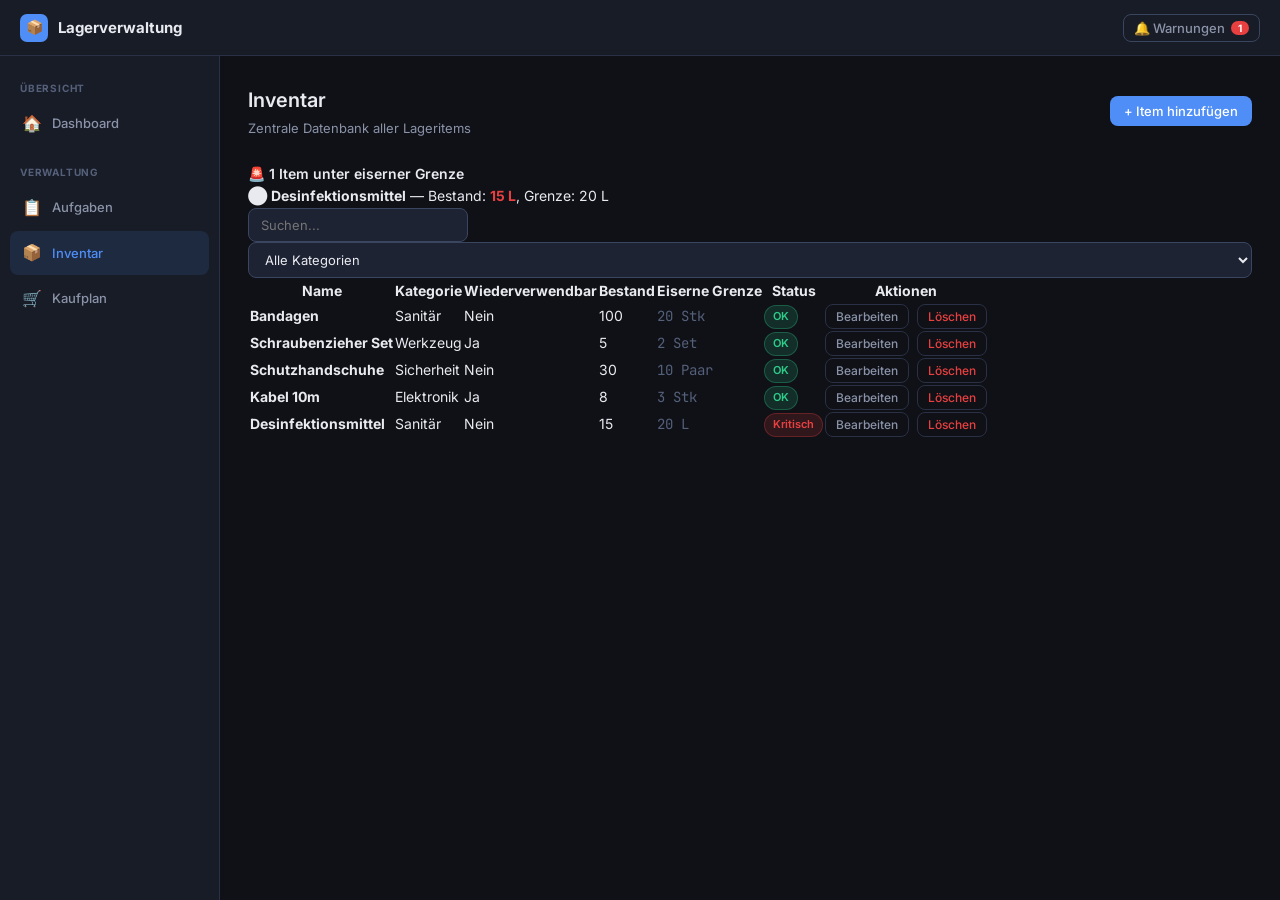
==== Frontend/pages/inventory.html @ e9a10807 "Overwriten the html files" ====
<!DOCTYPE html>
<html lang="de">
<head>
  <meta charset="UTF-8">
  <meta name="viewport" content="width=device-width, initial-scale=1.0">
  <title>Inventar — Lagerverwaltung</title>
  <link rel="preconnect" href="https://fonts.googleapis.com">
  <link href="https://fonts.googleapis.com/css2?family=Inter:wght@400;500;600;700&family=JetBrains+Mono:wght@400;600&display=swap" rel="stylesheet">
  <link rel="stylesheet" href="../css/base.css">
  <link rel="stylesheet" href="../css/layout.css">
  <link rel="stylesheet" href="../css/components.css">
</head>
<body>
<div class="app-layout">

  <header class="topbar">
    <div class="topbar-brand">
      <div class="logo-icon">📦</div>
      Lagerverwaltung
    </div>
    <div class="topbar-right">
      <button class="notif-btn" onclick="location.href='inventory.html'">
        🔔 Warnungen
        <span class="notif-count hidden" id="notif-count">0</span>
      </button>
    </div>
  </header>

  <nav class="sidebar">
    <div class="sidebar-section-label">Übersicht</div>
    <a class="nav-item" href="dashboard.html"><span class="nav-icon">🏠</span> Dashboard</a>
    <div class="sidebar-section-label">Verwaltung</div>
    <a class="nav-item" href="tasks.html"><span class="nav-icon">📋</span> Aufgaben</a>
    <a class="nav-item active" href="inventory.html"><span class="nav-icon">📦</span> Inventar</a>
    <a class="nav-item" href="timeline.html"><span class="nav-icon">🛒</span> Kaufplan</a>
  </nav>

  <main class="main-content">
    <div class="page-header">
      <div class="page-header-left">
        <h1>Inventar</h1>
        <p>Zentrale Datenbank aller Lageritems</p>
      </div>
      <button class="btn-primary" id="btn-add-item">+ Item hinzufügen</button>
    </div>

    <div id="alert-banner"></div>

    <div class="filter-bar">
      <input type="search" id="filter-search" placeholder="Suchen..." style="max-width:220px">
      <select id="filter-category">
        <option value="">Alle Kategorien</option>
      </select>
    </div>

    <div class="table-wrap">
      <table>
        <thead>
          <tr>
            <th>Name</th>
            <th>Kategorie</th>
            <th>Wiederverwendbar</th>
            <th>Bestand</th>
            <th>Eiserne Grenze</th>
            <th>Status</th>
            <th>Aktionen</th>
          </tr>
        </thead>
        <tbody id="inv-tbody">
          <tr><td colspan="7" style="text-align:center;color:var(--text3);padding:40px">Wird geladen...</td></tr>
        </tbody>
      </table>
    </div>
  </main>
</div>

<div id="toast-container"></div>

<script src="../js/store/store.js"></script>
<script src="../js/utils/dom.js"></script>
<script src="../js/features/inventory.js"></script>
</body>
</html>
---- Frontend/css/base.css ----
:root {
  --bg: #0f1117;
  --bg2: #181c27;
  --bg3: #1e2333;
  --border: #2a3045;
  --border2: #3a4560;
  --text: #e8eaf0;
  --text2: #8b93a8;
  --text3: #55607a;
  --accent: #4f8ef7;
  --accent2: #3a7aed;
  --success: #2ecc8a;
  --warning: #f5a623;
  --danger: #e84040;
  --danger-bg: #2a1a1a;
  --danger-border: #5a2a2a;
  --radius: 8px;
  --radius-lg: 12px;
  --shadow: 0 2px 8px rgba(0,0,0,0.4);
}

*, *::before, *::after { box-sizing: border-box; margin: 0; padding: 0; }

body {
  font-family: 'Inter', system-ui, sans-serif;
  background: var(--bg);
  color: var(--text);
  font-size: 14px;
  line-height: 1.6;
  min-height: 100vh;
}

a { color: var(--accent); text-decoration: none; }
a:hover { text-decoration: underline; }

h1 { font-size: 22px; font-weight: 600; }
h2 { font-size: 17px; font-weight: 600; }
h3 { font-size: 14px; font-weight: 600; }

button {
  font-family: inherit;
  font-size: 13px;
  cursor: pointer;
  border: none;
  border-radius: var(--radius);
  padding: 7px 14px;
  font-weight: 500;
  transition: opacity 0.15s, background 0.15s;
}
button:hover { opacity: 0.88; }
button:active { opacity: 0.75; }

.btn-primary { background: var(--accent); color: #fff; }
.btn-secondary { background: var(--bg3); color: var(--text); border: 1px solid var(--border2); }
.btn-danger { background: var(--danger); color: #fff; }
.btn-ghost { background: transparent; color: var(--text2); border: 1px solid var(--border); }
.btn-sm { padding: 4px 10px; font-size: 12px; }

input, select, textarea {
  font-family: inherit;
  font-size: 13px;
  background: var(--bg3);
  color: var(--text);
  border: 1px solid var(--border2);
  border-radius: var(--radius);
  padding: 8px 12px;
  outline: none;
  transition: border-color 0.15s;
  width: 100%;
}
input:focus, select:focus, textarea:focus { border-color: var(--accent); }
textarea { resize: vertical; min-height: 80px; }
select option { background: var(--bg3); }

label { font-size: 12px; color: var(--text2); font-weight: 500; margin-bottom: 4px; display: block; }

.form-group { display: flex; flex-direction: column; gap: 4px; margin-bottom: 14px; }

.badge {
  display: inline-flex;
  align-items: center;
  gap: 4px;
  padding: 2px 8px;
  border-radius: 20px;
  font-size: 11px;
  font-weight: 600;
}
.badge-ok { background: rgba(46,204,138,0.15); color: var(--success); border: 1px solid rgba(46,204,138,0.3); }
.badge-warn { background: rgba(245,166,35,0.15); color: var(--warning); border: 1px solid rgba(245,166,35,0.3); }
.badge-danger { background: rgba(232,64,64,0.15); color: var(--danger); border: 1px solid rgba(232,64,64,0.3); }
.badge-info { background: rgba(79,142,247,0.15); color: var(--accent); border: 1px solid rgba(79,142,247,0.3); }
.badge-gray { background: var(--bg3); color: var(--text2); border: 1px solid var(--border); }

.card {
  background: var(--bg2);
  border: 1px solid var(--border);
  border-radius: var(--radius-lg);
  padding: 20px;
}

.empty-state {
  text-align: center;
  padding: 48px 20px;
  color: var(--text3);
}
.empty-state p { margin-top: 8px; font-size: 13px; }

.divider { border: none; border-top: 1px solid var(--border); margin: 16px 0; }

.flex { display: flex; }
.flex-col { flex-direction: column; }
.items-center { align-items: center; }
.justify-between { justify-content: space-between; }
.gap-2 { gap: 8px; }
.gap-3 { gap: 12px; }
.gap-4 { gap: 16px; }
.mt-1 { margin-top: 4px; }
.mt-2 { margin-top: 8px; }
.mt-3 { margin-top: 12px; }
.text-sm { font-size: 12px; }
.text-muted { color: var(--text2); }
.text-danger { color: var(--danger); }
.text-success { color: var(--success); }
.text-warning { color: var(--warning); }
.font-mono { font-family: 'JetBrains Mono', monospace; }

/* Toast notifications */
#toast-container {
  position: fixed;
  bottom: 24px;
  right: 24px;
  display: flex;
  flex-direction: column;
  gap: 8px;
  z-index: 9999;
}
.toast {
  background: var(--bg2);
  border: 1px solid var(--border2);
  border-radius: var(--radius);
  padding: 12px 16px;
  min-width: 280px;
  max-width: 380px;
  display: flex;
  align-items: flex-start;
  gap: 10px;
  box-shadow: var(--shadow);
  animation: slideIn 0.2s ease;
}
.toast.danger { border-color: var(--danger); background: var(--danger-bg); }
.toast.success { border-color: var(--success); }
.toast-icon { font-size: 16px; }
.toast-body { flex: 1; }
.toast-title { font-weight: 600; font-size: 13px; }
.toast-msg { font-size: 12px; color: var(--text2); margin-top: 2px; }
@keyframes slideIn { from { transform: translateX(20px); opacity: 0; } to { transform: translateX(0); opacity: 1; } }

/* Modal */
.modal-backdrop {
  position: fixed; inset: 0;
  background: rgba(0,0,0,0.6);
  display: flex; align-items: center; justify-content: center;
  z-index: 1000;
  padding: 16px;
}
.modal {
  background: var(--bg2);
  border: 1px solid var(--border2);
  border-radius: var(--radius-lg);
  padding: 24px;
  width: 100%;
  max-width: 480px;
  max-height: 90vh;
  overflow-y: auto;
}
.modal-header { display: flex; justify-content: space-between; align-items: center; margin-bottom: 20px; }
.modal-close { background: none; border: none; color: var(--text2); font-size: 20px; cursor: pointer; padding: 2px 6px; border-radius: 4px; }
.modal-close:hover { background: var(--bg3); }
.modal-footer { display: flex; gap: 8px; justify-content: flex-end; margin-top: 20px; }

/* Priority colors */
.priority-hoch { color: var(--danger); }
.priority-mittel { color: var(--warning); }
.priority-niedrig { color: var(--success); }
---- Frontend/css/layout.css ----
.app-layout {
  display: grid;
  grid-template-columns: 220px 1fr;
  grid-template-rows: 56px 1fr;
  min-height: 100vh;
}

/* Topbar */
.topbar {
  grid-column: 1 / -1;
  background: var(--bg2);
  border-bottom: 1px solid var(--border);
  display: flex;
  align-items: center;
  justify-content: space-between;
  padding: 0 20px;
  position: sticky;
  top: 0;
  z-index: 100;
}
.topbar-brand {
  display: flex;
  align-items: center;
  gap: 10px;
  font-weight: 700;
  font-size: 15px;
  color: var(--text);
}
.topbar-brand .logo-icon {
  width: 28px; height: 28px;
  background: var(--accent);
  border-radius: 7px;
  display: flex; align-items: center; justify-content: center;
  font-size: 14px;
}
.topbar-right {
  display: flex;
  align-items: center;
  gap: 12px;
}
.notif-btn {
  background: none;
  border: 1px solid var(--border2);
  color: var(--text2);
  border-radius: var(--radius);
  padding: 5px 10px;
  display: flex;
  align-items: center;
  gap: 6px;
  font-size: 13px;
  position: relative;
}
.notif-count {
  background: var(--danger);
  color: #fff;
  font-size: 10px;
  font-weight: 700;
  border-radius: 10px;
  padding: 1px 5px;
  min-width: 18px;
  text-align: center;
}
.notif-count.hidden { display: none; }

/* Sidebar */
.sidebar {
  background: var(--bg2);
  border-right: 1px solid var(--border);
  padding: 16px 10px;
  display: flex;
  flex-direction: column;
  gap: 2px;
  overflow-y: auto;
}
.sidebar-section-label {
  font-size: 10px;
  font-weight: 700;
  letter-spacing: 0.08em;
  color: var(--text3);
  text-transform: uppercase;
  padding: 8px 10px 4px;
  margin-top: 8px;
}
.sidebar-section-label:first-child { margin-top: 0; }

.nav-item {
  display: flex;
  align-items: center;
  gap: 10px;
  padding: 9px 12px;
  border-radius: var(--radius);
  color: var(--text2);
  font-size: 13px;
  font-weight: 500;
  cursor: pointer;
  transition: background 0.12s, color 0.12s;
  text-decoration: none;
}
.nav-item:hover { background: var(--bg3); color: var(--text); text-decoration: none; }
.nav-item.active { background: rgba(79,142,247,0.12); color: var(--accent); }
.nav-item .nav-icon { font-size: 16px; width: 20px; text-align: center; }
.nav-item .nav-badge { margin-left: auto; }

/* Main content */
.main-content {
  padding: 28px;
  overflow-y: auto;
}

/* Page header */
.page-header {
  display: flex;
  align-items: center;
  justify-content: space-between;
  margin-bottom: 24px;
}
.page-header-left h1 { font-size: 20px; }
.page-header-left p { font-size: 13px; color: var(--text2); margin-top: 2px; }

/* Stats row */
.stats-row {
  display: grid;
  grid-template-columns: repeat(auto-fit, minmax(160px, 1fr));
  gap: 14px;
  margin-bottom: 24px;
}
.stat-card {
  background: var(--bg2);
  border: 1px solid var(--border);
  border-radius: var(--radius-lg);
  padding: 16px 20px;
}
.stat-label { font-size: 11px; font-weight: 600; color: var(--text3); text-transform: uppercase; letter-spacing: 0.06em; }
.stat-value { font-size: 28px; font-weight: 700; margin-top: 4px; line-height: 1; }
.stat-sub { font-size: 11px; color: var(--text2); margin-top: 4px; }

/* Responsive */
@media (max-width: 768px) {
  .app-layout { grid-template-columns: 1fr; grid-template-rows: 56px auto 1fr; }
  .sidebar { display: none; }
  .main-content { padding: 16px; }
}
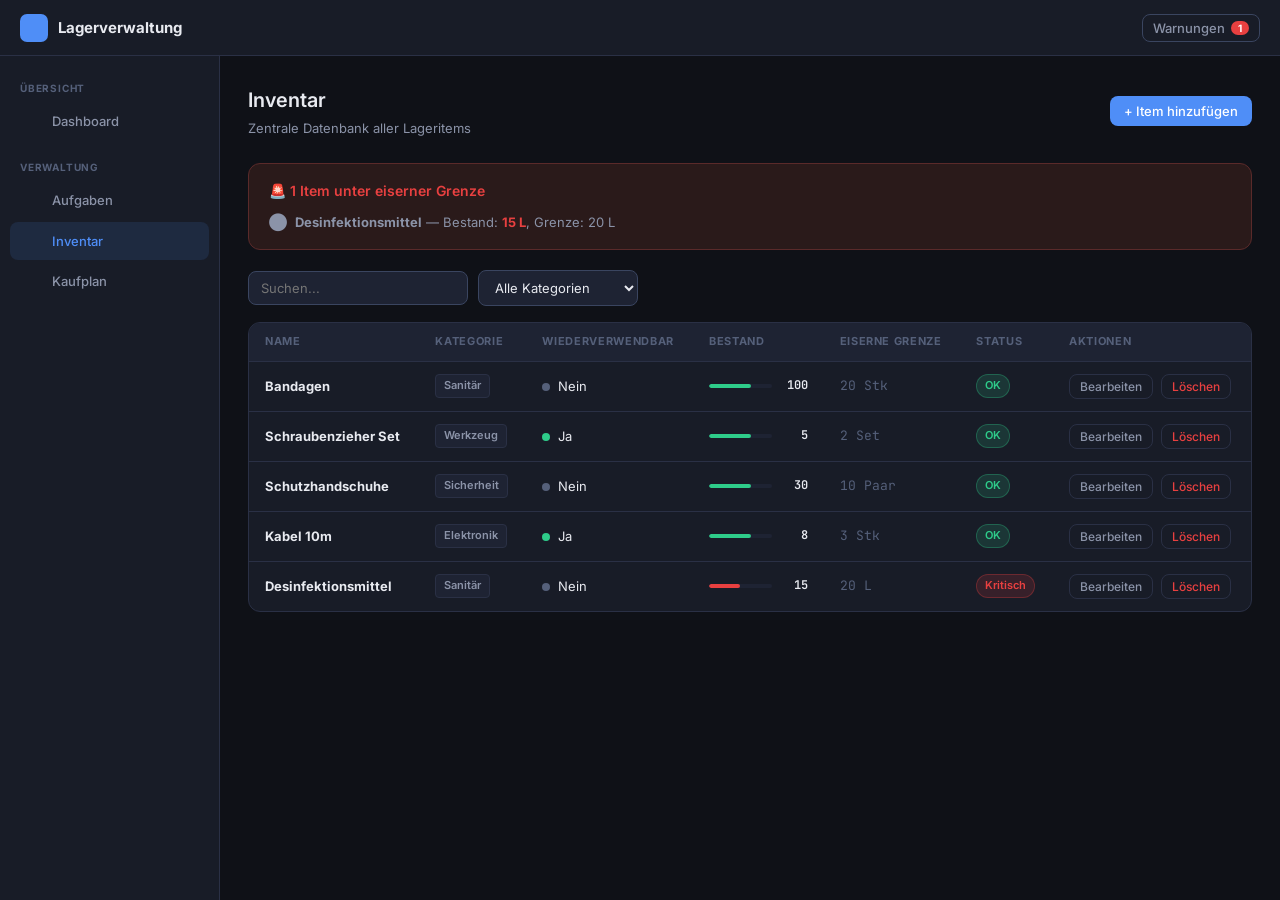
==== commit e3710c41: "Edited the design" ====
--- a/Frontend/pages/inventory.html
+++ b/Frontend/pages/inventory.html
@@ -15,12 +15,12 @@
 
   <header class="topbar">
     <div class="topbar-brand">
-      <div class="logo-icon">📦</div>
+      <div class="logo-icon"></div>
       Lagerverwaltung
     </div>
     <div class="topbar-right">
       <button class="notif-btn" onclick="location.href='inventory.html'">
-        🔔 Warnungen
+        Warnungen
         <span class="notif-count hidden" id="notif-count">0</span>
       </button>
     </div>
@@ -28,11 +28,11 @@
 
   <nav class="sidebar">
     <div class="sidebar-section-label">Übersicht</div>
-    <a class="nav-item" href="dashboard.html"><span class="nav-icon">🏠</span> Dashboard</a>
+    <a class="nav-item" href="dashboard.html"><span class="nav-icon"></span> Dashboard</a>
     <div class="sidebar-section-label">Verwaltung</div>
-    <a class="nav-item" href="tasks.html"><span class="nav-icon">📋</span> Aufgaben</a>
-    <a class="nav-item active" href="inventory.html"><span class="nav-icon">📦</span> Inventar</a>
-    <a class="nav-item" href="timeline.html"><span class="nav-icon">🛒</span> Kaufplan</a>
+    <a class="nav-item" href="tasks.html"><span class="nav-icon"></span> Aufgaben</a>
+    <a class="nav-item active" href="inventory.html"><span class="nav-icon"></span> Inventar</a>
+    <a class="nav-item" href="timeline.html"><span class="nav-icon"></span> Kaufplan</a>
   </nav>
 
   <main class="main-content">
--- a/Frontend/css/components.css
+++ b/Frontend/css/components.css
@@ -0,0 +1,194 @@
+/* Filter bar */
+.filter-bar {
+  display: flex;
+  gap: 10px;
+  align-items: center;
+  margin-bottom: 16px;
+  flex-wrap: wrap;
+}
+.filter-bar input[type="search"] { max-width: 240px; }
+.filter-bar select { max-width: 160px; }
+
+/* Table */
+.table-wrap {
+  background: var(--bg2);
+  border: 1px solid var(--border);
+  border-radius: var(--radius-lg);
+  overflow: hidden;
+}
+table { width: 100%; border-collapse: collapse; }
+thead th {
+  text-align: left;
+  padding: 10px 16px;
+  font-size: 11px;
+  font-weight: 700;
+  color: var(--text3);
+  text-transform: uppercase;
+  letter-spacing: 0.06em;
+  background: var(--bg3);
+  border-bottom: 1px solid var(--border);
+}
+tbody tr {
+  border-bottom: 1px solid var(--border);
+  transition: background 0.1s;
+}
+tbody tr:last-child { border-bottom: none; }
+tbody tr:hover { background: rgba(255,255,255,0.02); }
+td { padding: 12px 16px; font-size: 13px; vertical-align: middle; }
+
+/* Progress bar for stock */
+.stock-bar {
+  display: flex;
+  align-items: center;
+  gap: 8px;
+}
+.stock-bar-track {
+  flex: 1;
+  height: 4px;
+  background: var(--bg3);
+  border-radius: 2px;
+  overflow: hidden;
+  min-width: 60px;
+}
+.stock-bar-fill {
+  height: 100%;
+  border-radius: 2px;
+  transition: width 0.3s;
+}
+.stock-bar-fill.ok { background: var(--success); }
+.stock-bar-fill.warn { background: var(--warning); }
+.stock-bar-fill.danger { background: var(--danger); }
+.stock-bar-value { font-size: 12px; font-weight: 600; min-width: 28px; text-align: right; font-family: 'JetBrains Mono', monospace; }
+
+/* Category tag */
+.category-tag {
+  display: inline-block;
+  padding: 2px 8px;
+  border-radius: 4px;
+  font-size: 11px;
+  font-weight: 600;
+  background: var(--bg3);
+  color: var(--text2);
+  border: 1px solid var(--border);
+}
+
+/* Reusable indicator */
+.reusable-dot {
+  width: 8px; height: 8px;
+  border-radius: 50%;
+  display: inline-block;
+  margin-right: 4px;
+}
+.reusable-dot.yes { background: var(--success); }
+.reusable-dot.no  { background: var(--text3); }
+
+/* Task card list */
+.task-list { display: flex; flex-direction: column; gap: 10px; }
+.task-card {
+  background: var(--bg2);
+  border: 1px solid var(--border);
+  border-radius: var(--radius-lg);
+  padding: 16px 18px;
+  cursor: pointer;
+  transition: border-color 0.15s, background 0.15s;
+}
+.task-card:hover { border-color: var(--border2); background: var(--bg3); }
+.task-card.priority-hoch  { border-left: 3px solid var(--danger); }
+.task-card.priority-mittel { border-left: 3px solid var(--warning); }
+.task-card.priority-niedrig { border-left: 3px solid var(--success); }
+.task-card-header { display: flex; justify-content: space-between; align-items: flex-start; gap: 12px; }
+.task-card-title { font-weight: 600; font-size: 14px; }
+.task-card-meta { display: flex; gap: 8px; align-items: center; margin-top: 6px; flex-wrap: wrap; }
+.task-card-desc { font-size: 12px; color: var(--text2); margin-top: 6px; line-height: 1.5; }
+
+/* Dependency chips */
+.dep-chips { display: flex; flex-wrap: wrap; gap: 6px; }
+.dep-chip {
+  display: inline-flex; align-items: center; gap: 4px;
+  background: var(--bg3);
+  border: 1px solid var(--border2);
+  border-radius: 6px;
+  padding: 3px 8px;
+  font-size: 11px;
+  color: var(--text2);
+}
+.dep-chip .remove-dep {
+  background: none; border: none; color: var(--text3);
+  cursor: pointer; padding: 0; font-size: 13px; line-height: 1;
+}
+.dep-chip .remove-dep:hover { color: var(--danger); opacity: 1; }
+
+/* Inventory item row in task detail */
+.inv-item-row {
+  display: flex;
+  align-items: center;
+  gap: 10px;
+  padding: 8px 12px;
+  background: var(--bg3);
+  border-radius: var(--radius);
+  margin-bottom: 6px;
+}
+.inv-item-name { flex: 1; font-size: 13px; }
+.inv-qty-input { width: 70px; }
+
+/* Timeline */
+.timeline { display: flex; flex-direction: column; gap: 0; }
+.timeline-item {
+  display: flex;
+  gap: 16px;
+  padding-bottom: 24px;
+  position: relative;
+}
+.timeline-item::before {
+  content: '';
+  position: absolute;
+  left: 19px; top: 32px;
+  width: 2px;
+  bottom: 0;
+  background: var(--border);
+}
+.timeline-item:last-child::before { display: none; }
+.timeline-dot {
+  width: 40px; height: 40px;
+  border-radius: 50%;
+  background: var(--bg3);
+  border: 2px solid var(--border2);
+  display: flex; align-items: center; justify-content: center;
+  font-size: 16px;
+  flex-shrink: 0;
+  z-index: 1;
+}
+.timeline-dot.urgent { border-color: var(--danger); background: var(--danger-bg); }
+.timeline-dot.soon { border-color: var(--warning); }
+.timeline-dot.ok { border-color: var(--success); }
+.timeline-body { flex: 1; padding-top: 8px; }
+.timeline-date { font-size: 11px; color: var(--text3); font-weight: 600; text-transform: uppercase; letter-spacing: 0.06em; }
+.timeline-title { font-weight: 600; font-size: 14px; margin-top: 2px; }
+.timeline-items { margin-top: 8px; display: flex; flex-direction: column; gap: 4px; }
+.timeline-buy-item {
+  display: flex; align-items: center; gap: 8px;
+  font-size: 12px; color: var(--text2);
+  background: var(--bg3); border-radius: 6px; padding: 5px 10px;
+}
+.timeline-buy-item strong { color: var(--text); }
+
+/* Alert panel */
+.alert-panel {
+  background: var(--danger-bg);
+  border: 1px solid var(--danger-border);
+  border-radius: var(--radius-lg);
+  padding: 16px 20px;
+  margin-bottom: 20px;
+}
+.alert-panel h3 { color: var(--danger); display: flex; align-items: center; gap: 8px; }
+.alert-list { margin-top: 10px; display: flex; flex-direction: column; gap: 6px; }
+.alert-list-item { font-size: 13px; display: flex; align-items: center; gap: 8px; color: var(--text2); }
+
+/* Dashboard grid */
+.dashboard-grid {
+  display: grid;
+  grid-template-columns: 1fr 1fr;
+  gap: 16px;
+  margin-top: 24px;
+}
+@media (max-width: 900px) { .dashboard-grid { grid-template-columns: 1fr; } }
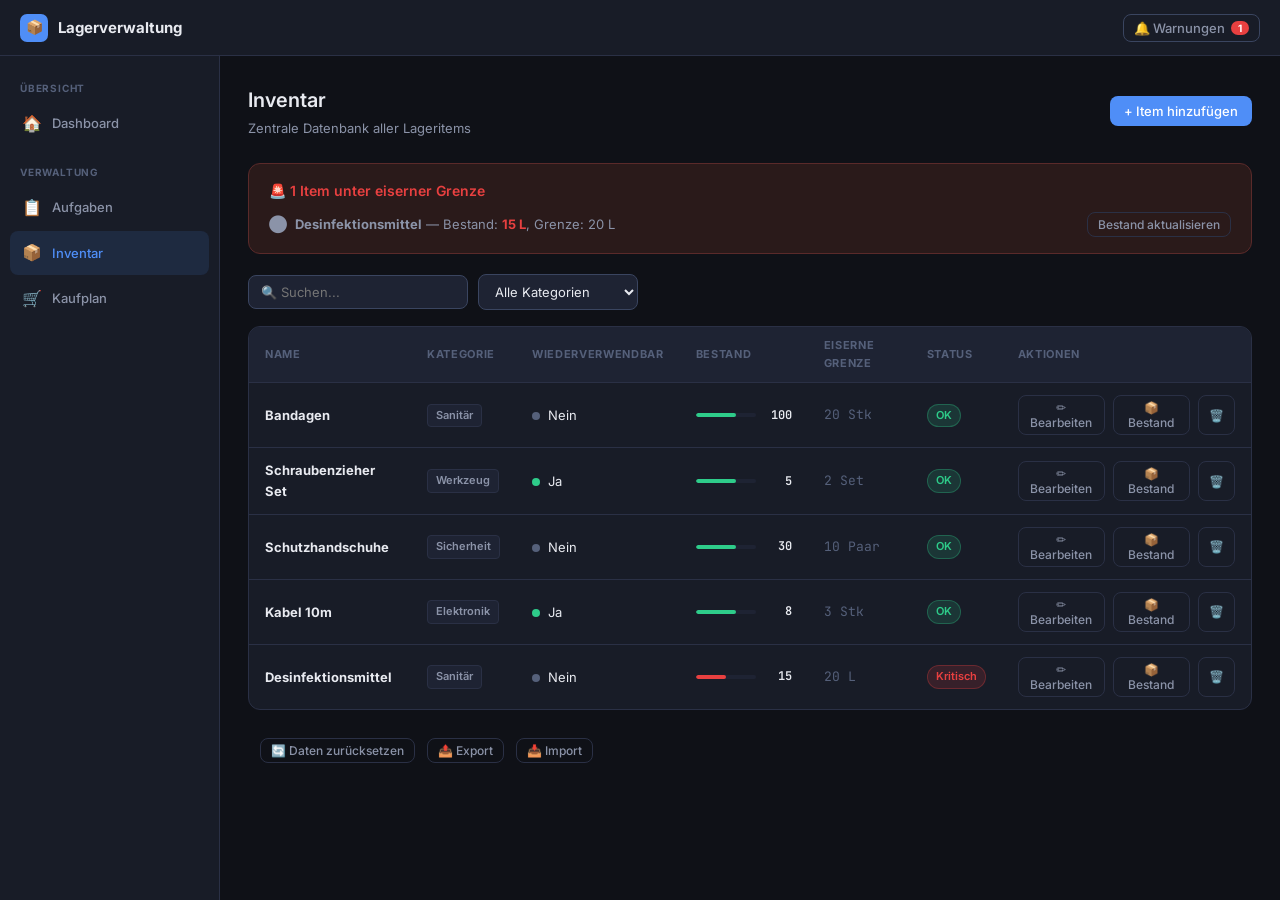
==== commit 4dba41a6: "Changed the Javascript files" ====
--- a/Frontend/pages/inventory.html
+++ b/Frontend/pages/inventory.html
@@ -15,12 +15,12 @@
 
   <header class="topbar">
     <div class="topbar-brand">
-      <div class="logo-icon"></div>
+      <div class="logo-icon">📦</div>
       Lagerverwaltung
     </div>
     <div class="topbar-right">
       <button class="notif-btn" onclick="location.href='inventory.html'">
-        Warnungen
+        🔔 Warnungen
         <span class="notif-count hidden" id="notif-count">0</span>
       </button>
     </div>
@@ -28,11 +28,11 @@
 
   <nav class="sidebar">
     <div class="sidebar-section-label">Übersicht</div>
-    <a class="nav-item" href="dashboard.html"><span class="nav-icon"></span> Dashboard</a>
+    <a class="nav-item" href="dashboard.html"><span class="nav-icon">🏠</span> Dashboard</a>
     <div class="sidebar-section-label">Verwaltung</div>
-    <a class="nav-item" href="tasks.html"><span class="nav-icon"></span> Aufgaben</a>
-    <a class="nav-item active" href="inventory.html"><span class="nav-icon"></span> Inventar</a>
-    <a class="nav-item" href="timeline.html"><span class="nav-icon"></span> Kaufplan</a>
+    <a class="nav-item" href="tasks.html"><span class="nav-icon">📋</span> Aufgaben</a>
+    <a class="nav-item active" href="inventory.html"><span class="nav-icon">📦</span> Inventar</a>
+    <a class="nav-item" href="timeline.html"><span class="nav-icon">🛒</span> Kaufplan</a>
   </nav>
 
   <main class="main-content">
@@ -47,7 +47,7 @@
     <div id="alert-banner"></div>
 
     <div class="filter-bar">
-      <input type="search" id="filter-search" placeholder="Suchen..." style="max-width:220px">
+      <input type="search" id="filter-search" placeholder="🔍 Suchen..." style="max-width:220px">
       <select id="filter-category">
         <option value="">Alle Kategorien</option>
       </select>
@@ -71,6 +71,13 @@
         </tbody>
       </table>
     </div>
+    
+    <div style="margin-top:16px;display:flex;gap:12px;flex-wrap:wrap;padding:12px;background:var(--bg-card);border-radius:8px">
+      <button class="btn-ghost btn-sm" onclick="if(confirm('Wirklich alle Daten zurücksetzen?')){localStorage.clear();location.reload();}">🔄 Daten zurücksetzen</button>
+      <button class="btn-ghost btn-sm" onclick="const data=exportData();const blob=new Blob([JSON.stringify(data,null,2)],{type:'application/json'});const a=document.createElement('a');a.href=URL.createObjectURL(blob);a.download='lagerdaten_'+new Date().toISOString().slice(0,10)+'.json';a.click();">📤 Export</button>
+      <button class="btn-ghost btn-sm" onclick="document.getElementById('import-file').click();">📥 Import</button>
+      <input type="file" id="import-file" accept=".json" style="display:none" onchange="const file=this.files[0];const reader=new FileReader();reader.onload=(e)=>{try{const data=JSON.parse(e.target.result);importData(data);showToast('Import erfolgreich','Daten wurden importiert.','success');}catch(err){showToast('Import fehlgeschlagen',err.message,'danger');}};reader.readAsText(file);">
+    </div>
   </main>
 </div>
 
@@ -80,4 +87,4 @@
 <script src="../js/utils/dom.js"></script>
 <script src="../js/features/inventory.js"></script>
 </body>
-</html>
+</html>
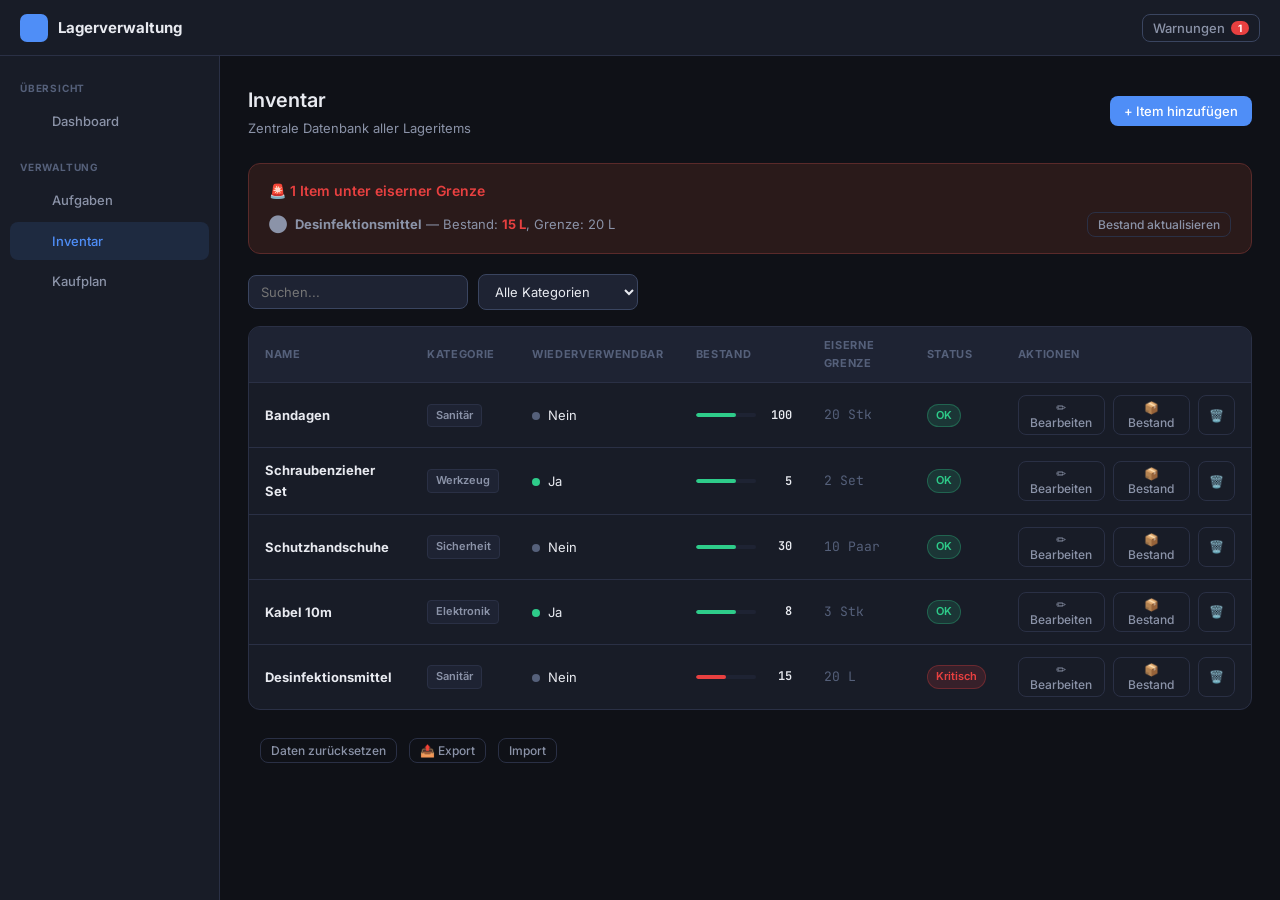
==== commit 7e52e555: "Completed the javscript files" ====
--- a/Frontend/pages/inventory.html
+++ b/Frontend/pages/inventory.html
@@ -15,12 +15,12 @@
 
   <header class="topbar">
     <div class="topbar-brand">
-      <div class="logo-icon">📦</div>
+      <div class="logo-icon"></div>
       Lagerverwaltung
     </div>
     <div class="topbar-right">
       <button class="notif-btn" onclick="location.href='inventory.html'">
-        🔔 Warnungen
+        Warnungen
         <span class="notif-count hidden" id="notif-count">0</span>
       </button>
     </div>
@@ -28,11 +28,11 @@
 
   <nav class="sidebar">
     <div class="sidebar-section-label">Übersicht</div>
-    <a class="nav-item" href="dashboard.html"><span class="nav-icon">🏠</span> Dashboard</a>
+    <a class="nav-item" href="dashboard.html"><span class="nav-icon"></span> Dashboard</a>
     <div class="sidebar-section-label">Verwaltung</div>
-    <a class="nav-item" href="tasks.html"><span class="nav-icon">📋</span> Aufgaben</a>
-    <a class="nav-item active" href="inventory.html"><span class="nav-icon">📦</span> Inventar</a>
-    <a class="nav-item" href="timeline.html"><span class="nav-icon">🛒</span> Kaufplan</a>
+    <a class="nav-item" href="tasks.html"><span class="nav-icon"></span> Aufgaben</a>
+    <a class="nav-item active" href="inventory.html"><span class="nav-icon"></span> Inventar</a>
+    <a class="nav-item" href="timeline.html"><span class="nav-icon"></span> Kaufplan</a>
   </nav>
 
   <main class="main-content">
@@ -47,7 +47,7 @@
     <div id="alert-banner"></div>
 
     <div class="filter-bar">
-      <input type="search" id="filter-search" placeholder="🔍 Suchen..." style="max-width:220px">
+      <input type="search" id="filter-search" placeholder="Suchen..." style="max-width:220px">
       <select id="filter-category">
         <option value="">Alle Kategorien</option>
       </select>
@@ -73,9 +73,9 @@
     </div>
     
     <div style="margin-top:16px;display:flex;gap:12px;flex-wrap:wrap;padding:12px;background:var(--bg-card);border-radius:8px">
-      <button class="btn-ghost btn-sm" onclick="if(confirm('Wirklich alle Daten zurücksetzen?')){localStorage.clear();location.reload();}">🔄 Daten zurücksetzen</button>
+      <button class="btn-ghost btn-sm" onclick="if(confirm('Wirklich alle Daten zurücksetzen?')){localStorage.clear();location.reload();}"> Daten zurücksetzen</button>
       <button class="btn-ghost btn-sm" onclick="const data=exportData();const blob=new Blob([JSON.stringify(data,null,2)],{type:'application/json'});const a=document.createElement('a');a.href=URL.createObjectURL(blob);a.download='lagerdaten_'+new Date().toISOString().slice(0,10)+'.json';a.click();">📤 Export</button>
-      <button class="btn-ghost btn-sm" onclick="document.getElementById('import-file').click();">📥 Import</button>
+      <button class="btn-ghost btn-sm" onclick="document.getElementById('import-file').click();">Import</button>
       <input type="file" id="import-file" accept=".json" style="display:none" onchange="const file=this.files[0];const reader=new FileReader();reader.onload=(e)=>{try{const data=JSON.parse(e.target.result);importData(data);showToast('Import erfolgreich','Daten wurden importiert.','success');}catch(err){showToast('Import fehlgeschlagen',err.message,'danger');}};reader.readAsText(file);">
     </div>
   </main>
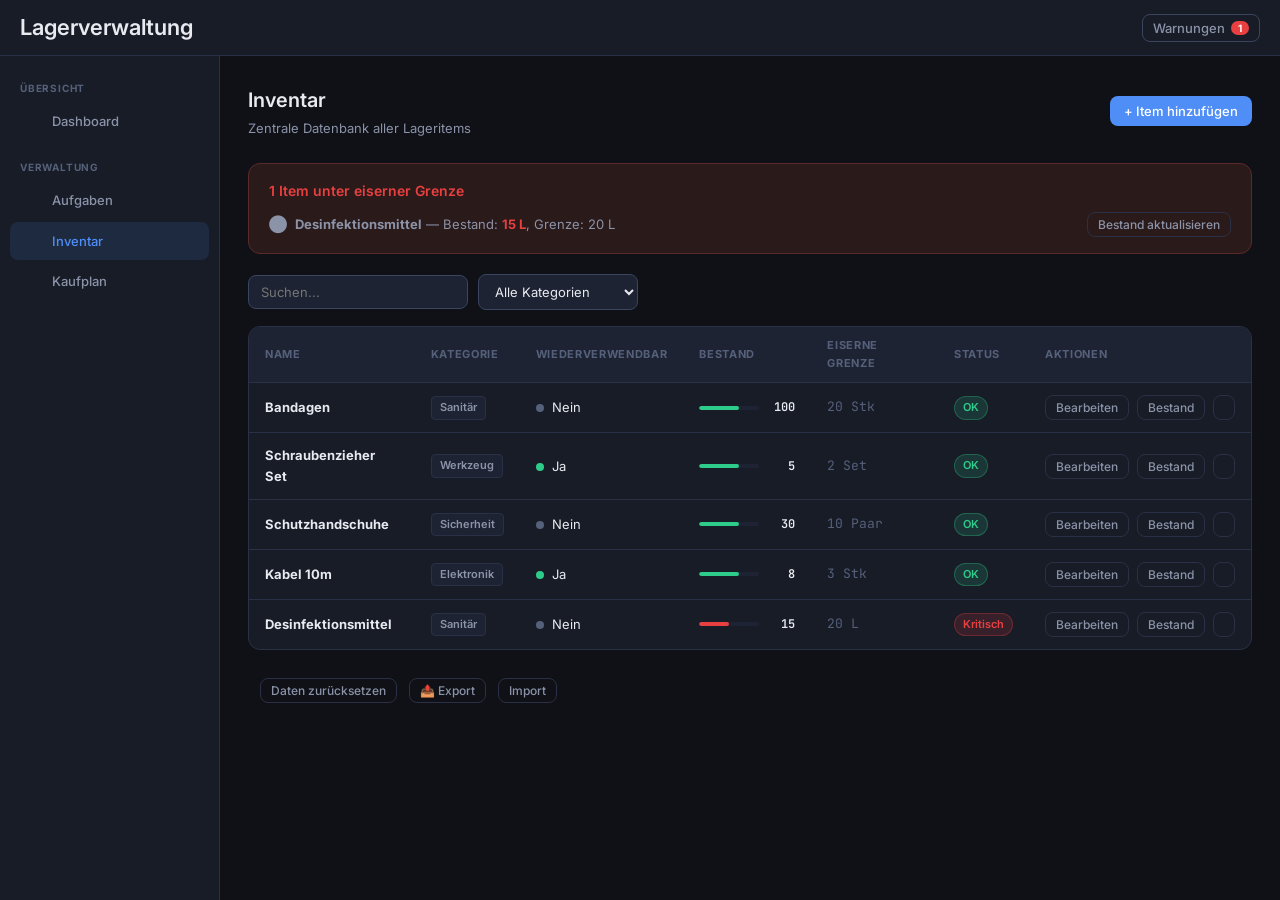
==== commit 097b168b: "Emojis deleted" ====
--- a/Frontend/pages/inventory.html
+++ b/Frontend/pages/inventory.html
@@ -15,8 +15,7 @@
 
   <header class="topbar">
     <div class="topbar-brand">
-      <div class="logo-icon"></div>
-      Lagerverwaltung
+      <h1>Lagerverwaltung</h1>
     </div>
     <div class="topbar-right">
       <button class="notif-btn" onclick="location.href='inventory.html'">
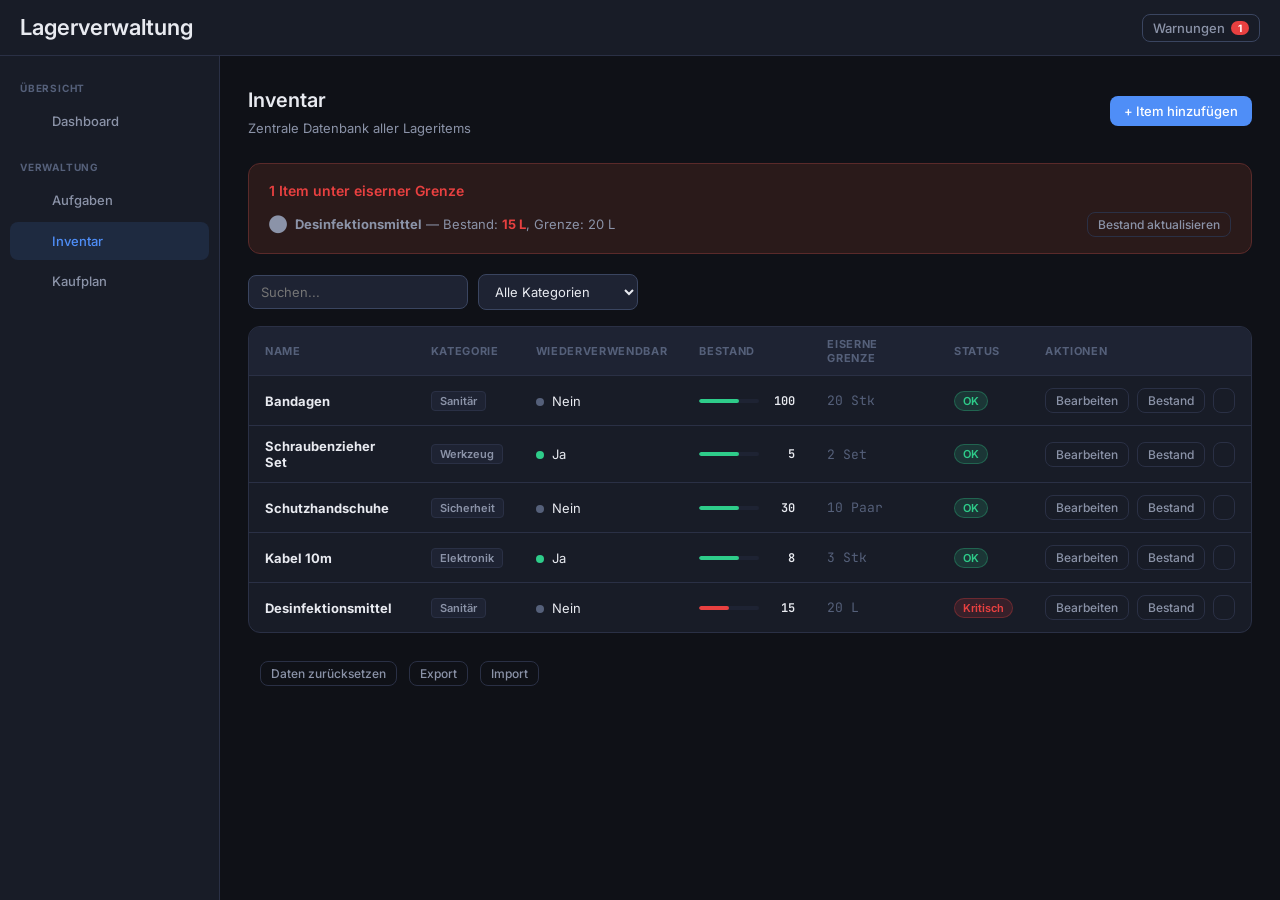
==== commit 773880a7: "Added functions" ====
--- a/Frontend/pages/inventory.html
+++ b/Frontend/pages/inventory.html
@@ -1,4 +1,4 @@
-<!DOCTYPE html>
+<!OCTYPE html>
 <html lang="de">
 <head>
   <meta charset="UTF-8">
@@ -73,7 +73,7 @@
     
     <div style="margin-top:16px;display:flex;gap:12px;flex-wrap:wrap;padding:12px;background:var(--bg-card);border-radius:8px">
       <button class="btn-ghost btn-sm" onclick="if(confirm('Wirklich alle Daten zurücksetzen?')){localStorage.clear();location.reload();}"> Daten zurücksetzen</button>
-      <button class="btn-ghost btn-sm" onclick="const data=exportData();const blob=new Blob([JSON.stringify(data,null,2)],{type:'application/json'});const a=document.createElement('a');a.href=URL.createObjectURL(blob);a.download='lagerdaten_'+new Date().toISOString().slice(0,10)+'.json';a.click();">📤 Export</button>
+      <button class="btn-ghost btn-sm" onclick="const data=exportData();const blob=new Blob([JSON.stringify(data,null,2)],{type:'application/json'});const a=document.createElement('a');a.href=URL.createObjectURL(blob);a.download='lagerdaten_'+new Date().toISOString().slice(0,10)+'.json';a.click();">Export</button>
       <button class="btn-ghost btn-sm" onclick="document.getElementById('import-file').click();">Import</button>
       <input type="file" id="import-file" accept=".json" style="display:none" onchange="const file=this.files[0];const reader=new FileReader();reader.onload=(e)=>{try{const data=JSON.parse(e.target.result);importData(data);showToast('Import erfolgreich','Daten wurden importiert.','success');}catch(err){showToast('Import fehlgeschlagen',err.message,'danger');}};reader.readAsText(file);">
     </div>
--- a/Frontend/css/components.css
+++ b/Frontend/css/components.css
@@ -192,3 +192,17 @@
   margin-top: 24px;
 }
 @media (max-width: 900px) { .dashboard-grid { grid-template-columns: 1fr; } }
+/* Min-Stock Einträge in der Timeline */
+.timeline-item.min-stock-entry {
+  border-left: 2px solid var(--danger);
+}
+
+.timeline-buy-item.min-stock-item {
+  background: rgba(239, 68, 68, 0.08);
+  border-radius: 2px;
+  padding: 4px 8px;
+}
+
+.timeline-buy-item.min-stock-item span:first-child {
+  filter: grayscale(0);
+}
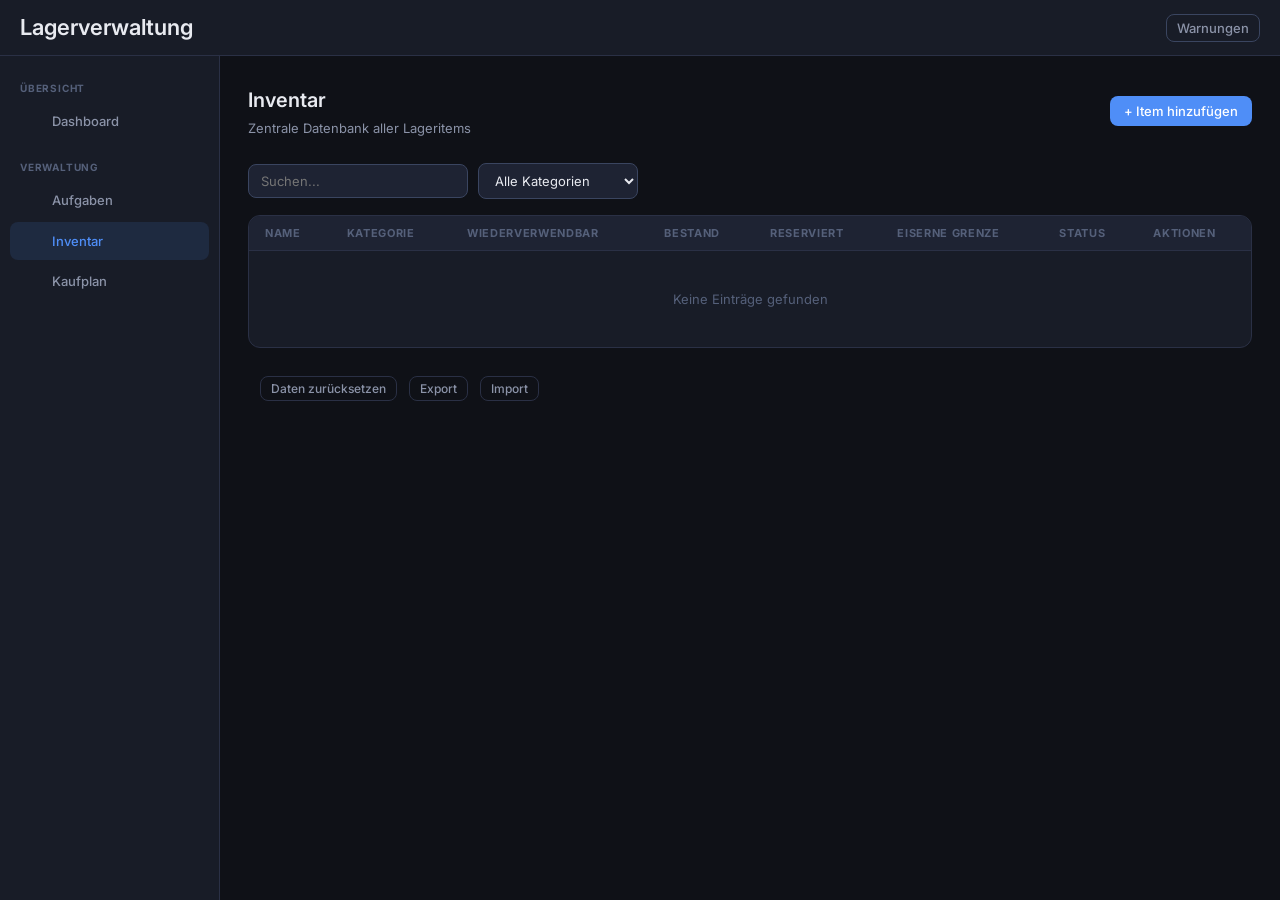
==== commit 0fb4764a: "fastpatch claude code due to time" ====
--- a/Frontend/pages/inventory.html
+++ b/Frontend/pages/inventory.html
@@ -60,13 +60,14 @@
             <th>Kategorie</th>
             <th>Wiederverwendbar</th>
             <th>Bestand</th>
+            <th>Reserviert</th>
             <th>Eiserne Grenze</th>
             <th>Status</th>
             <th>Aktionen</th>
           </tr>
         </thead>
         <tbody id="inv-tbody">
-          <tr><td colspan="7" style="text-align:center;color:var(--text3);padding:40px">Wird geladen...</td></tr>
+          <tr><td colspan="8" style="text-align:center;color:var(--text3);padding:40px">Wird geladen...</td></tr>
         </tbody>
       </table>
     </div>
--- a/Frontend/css/components.css
+++ b/Frontend/css/components.css
@@ -205,4 +205,91 @@
 
 .timeline-buy-item.min-stock-item span:first-child {
   filter: grayscale(0);
+}
+
+/* View Tabs */
+.view-tabs {
+  display: flex;
+  gap: 4px;
+  background: var(--bg2);
+  border: 1px solid var(--border);
+  border-radius: var(--radius-lg);
+  padding: 4px;
+  width: fit-content;
+}
+.view-tab {
+  background: transparent;
+  color: var(--text2);
+  border: none;
+  border-radius: var(--radius);
+  padding: 6px 16px;
+  font-size: 13px;
+  font-weight: 500;
+  cursor: pointer;
+  transition: background 0.15s, color 0.15s;
+}
+.view-tab:hover { background: var(--bg3); color: var(--text); opacity: 1; }
+.view-tab.active { background: var(--accent); color: #fff; }
+
+/* Monthly Forecast */
+.monthly-card {
+  background: var(--bg2);
+  border: 1px solid var(--border);
+  border-radius: var(--radius-lg);
+  margin-bottom: 12px;
+  overflow: hidden;
+}
+.monthly-card-header {
+  display: flex;
+  justify-content: space-between;
+  align-items: center;
+  padding: 14px 18px;
+  background: var(--bg3);
+  border-bottom: 1px solid var(--border);
+}
+.monthly-card-body {
+  display: grid;
+  grid-template-columns: 1fr 1fr;
+  gap: 0;
+}
+@media (max-width: 700px) { .monthly-card-body { grid-template-columns: 1fr; } }
+.monthly-section {
+  padding: 14px 18px;
+  border-right: 1px solid var(--border);
+}
+.monthly-section:last-child { border-right: none; }
+.monthly-section-label {
+  font-size: 11px;
+  font-weight: 700;
+  color: var(--text3);
+  text-transform: uppercase;
+  letter-spacing: 0.06em;
+  margin-bottom: 8px;
+}
+.monthly-item {
+  display: flex;
+  align-items: center;
+  gap: 8px;
+  padding: 5px 0;
+  border-bottom: 1px solid var(--border);
+  font-size: 13px;
+}
+.monthly-item:last-child { border-bottom: none; }
+.monthly-item-name { flex: 1; }
+.monthly-item-qty { font-family: 'JetBrains Mono', monospace; font-size: 12px; font-weight: 600; min-width: 60px; text-align: right; }
+
+/* Completion History */
+.history-entry {
+  background: var(--bg2);
+  border: 1px solid var(--border);
+  border-radius: var(--radius-lg);
+  padding: 14px 18px;
+  margin-bottom: 10px;
+}
+.history-entry-header {
+  display: flex;
+  justify-content: space-between;
+  align-items: center;
+  gap: 12px;
+  margin-bottom: 4px;
 }
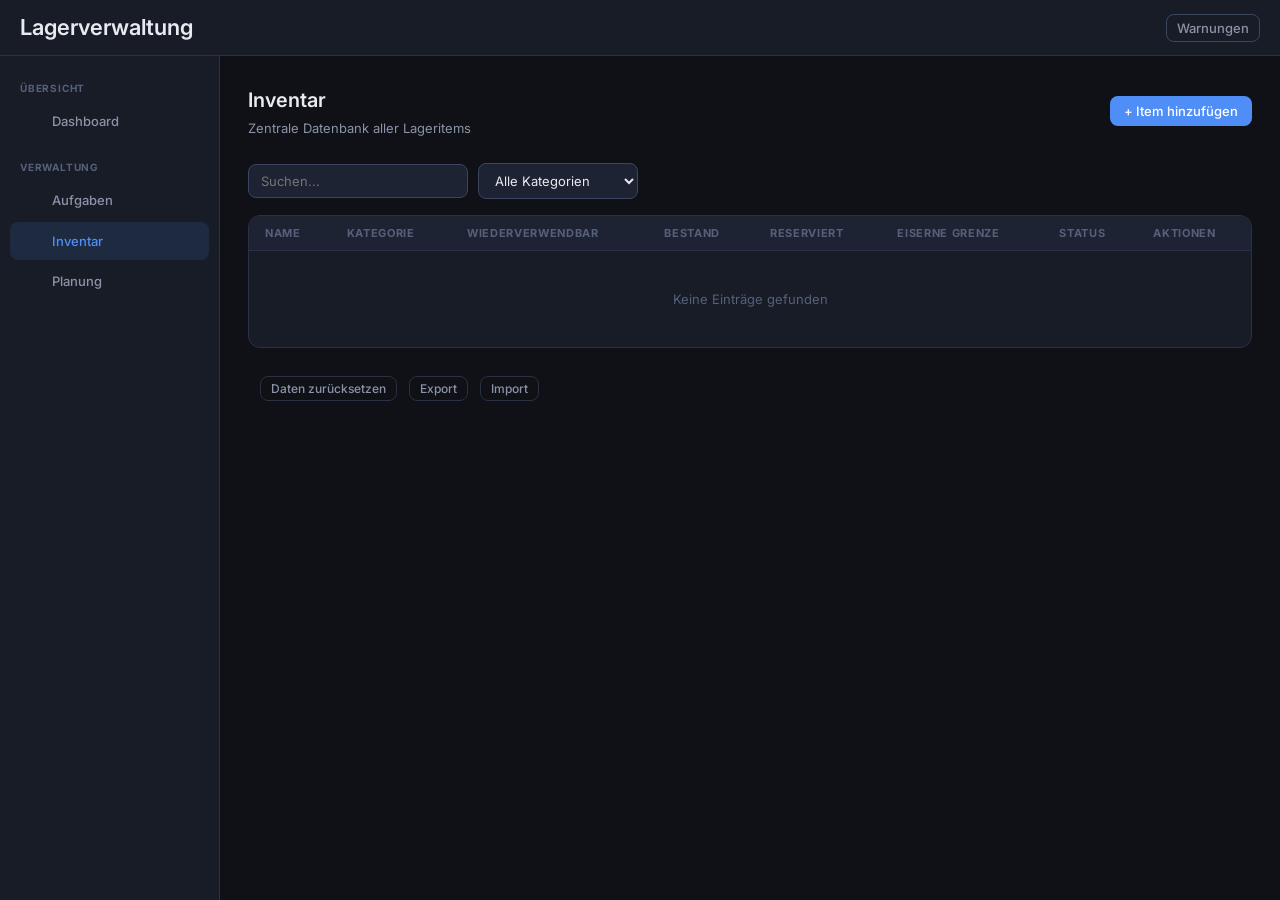
==== commit 312a06ec: "another fire" ====
--- a/Frontend/pages/inventory.html
+++ b/Frontend/pages/inventory.html
@@ -31,7 +31,7 @@
     <div class="sidebar-section-label">Verwaltung</div>
     <a class="nav-item" href="tasks.html"><span class="nav-icon"></span> Aufgaben</a>
     <a class="nav-item active" href="inventory.html"><span class="nav-icon"></span> Inventar</a>
-    <a class="nav-item" href="timeline.html"><span class="nav-icon"></span> Kaufplan</a>
+    <a class="nav-item" href="timeline.html"><span class="nav-icon"></span> Planung</a>
   </nav>
 
   <main class="main-content">
